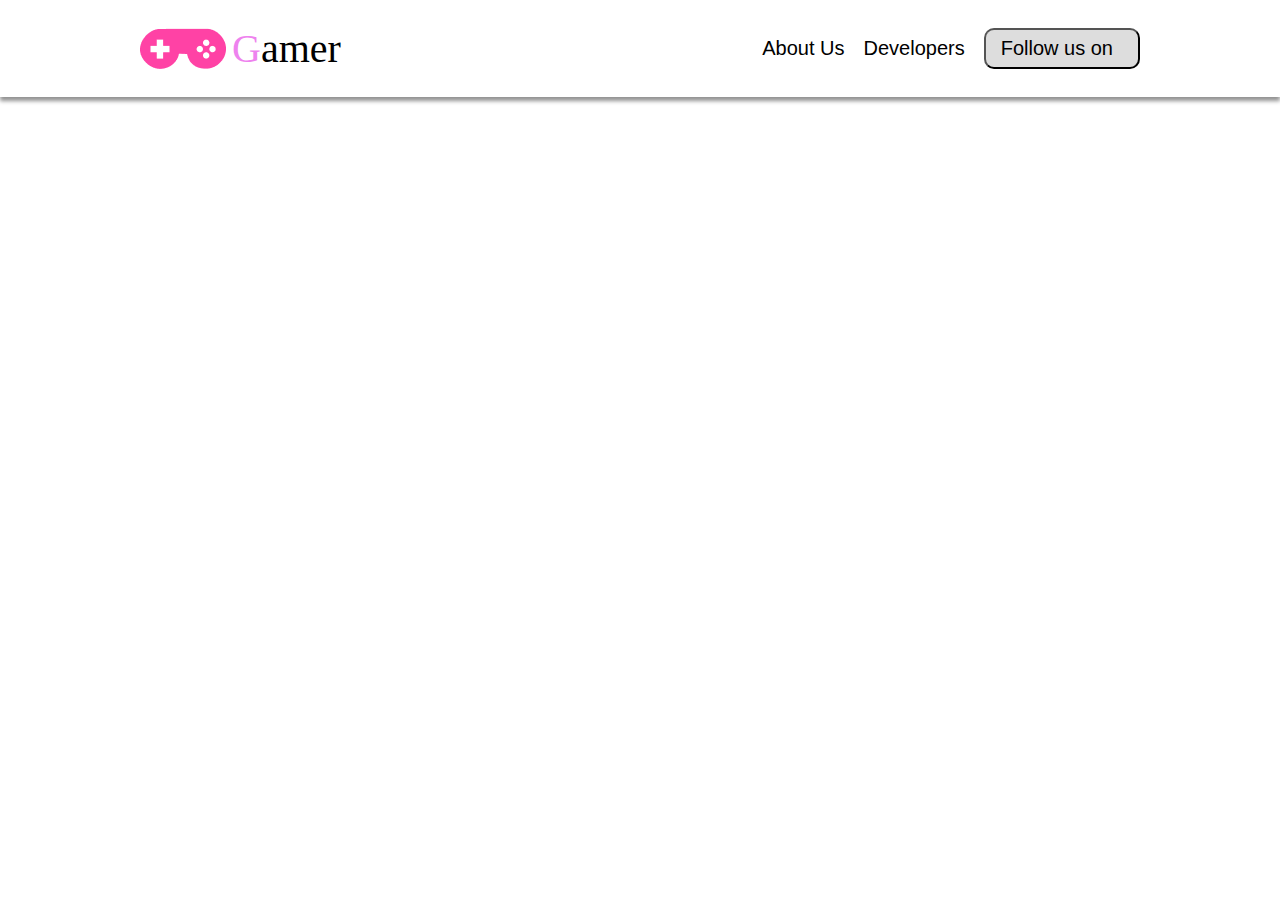
==== index.html @ e861e15b "first commit" ====
<!DOCTYPE html>
<html lang="en">
<head>
    <meta charset="UTF-8">
    <meta name="viewport" content="width=device-width, initial-scale=1.0">
    <title>Document</title>
    <link rel="stylesheet" href="index.css">
    <link rel="stylesheet" href="responsive.css">
    <link rel="stylesheet" href="https://cdnjs.cloudflare.com/ajax/libs/font-awesome/6.6.0/css/all.min.css" integrity="sha512-Kc323vGBEqzTmouAECnVceyQqyqdsSiqLQISBL29aUW4U/M7pSPA/gEUZQqv1cwx4OnYxTxve5UMg5GT6L4JJg==" crossorigin="anonymous" referrerpolicy="no-referrer" />
</head>
<body>
    <div class="nav-container">
        <nav class="nav-main">
            <div class="nav-left">
            <img src="./image/Frame.png" alt="">
            <span class="color">G</span>amer
            </div>
            <div class="nav-right">
                <button class="nav-btn">About Us</button>
             <button class="nav-btn">Developers</button>
             <button class="nav-follow">Follow us on <span style="color: red;"><i class="fa-brands fa-youtube"></i></span>
             
             <span><i class="fa-brands fa-tiktok"></i></span></a>
            </button>
    
            </div>
        </nav>
        </div>
    
</body>
</html>
---- index.css ----
*{
    padding: 0;
    margin: 0;
    box-sizing: border-box;}

/*navbar design start here*/
.nav-container{
    box-shadow: 0px 4px 4px rgba(0, 0, 0, 0.431);
}
.nav-main{
    
    /*border: 2px solid red;*/
    align-items: center;
    display: flex;
    justify-content: space-between;
    padding: 25px 0px;
    max-width: 1000px;
    margin: 0 auto;
    

}
.color{
    color: violet;
}
span{
    color:black;
    margin-left: 5px;

}
.nav-left{
   display: flex;
   align-items: center;
   font-size: 40px;
}
.nav-right{
    text-decoration: none;
    

}
.nav-btn{
    background-color: transparent;
    border: none;
    text-decoration: none;
    font-size: 20px;
    margin-right: 15px;

}
.nav-follow{
    background-color: rgba(169, 169, 169, 0.398);
    padding: 7px 15px;
    font-size: 20px;
    border-radius: 10px;
}
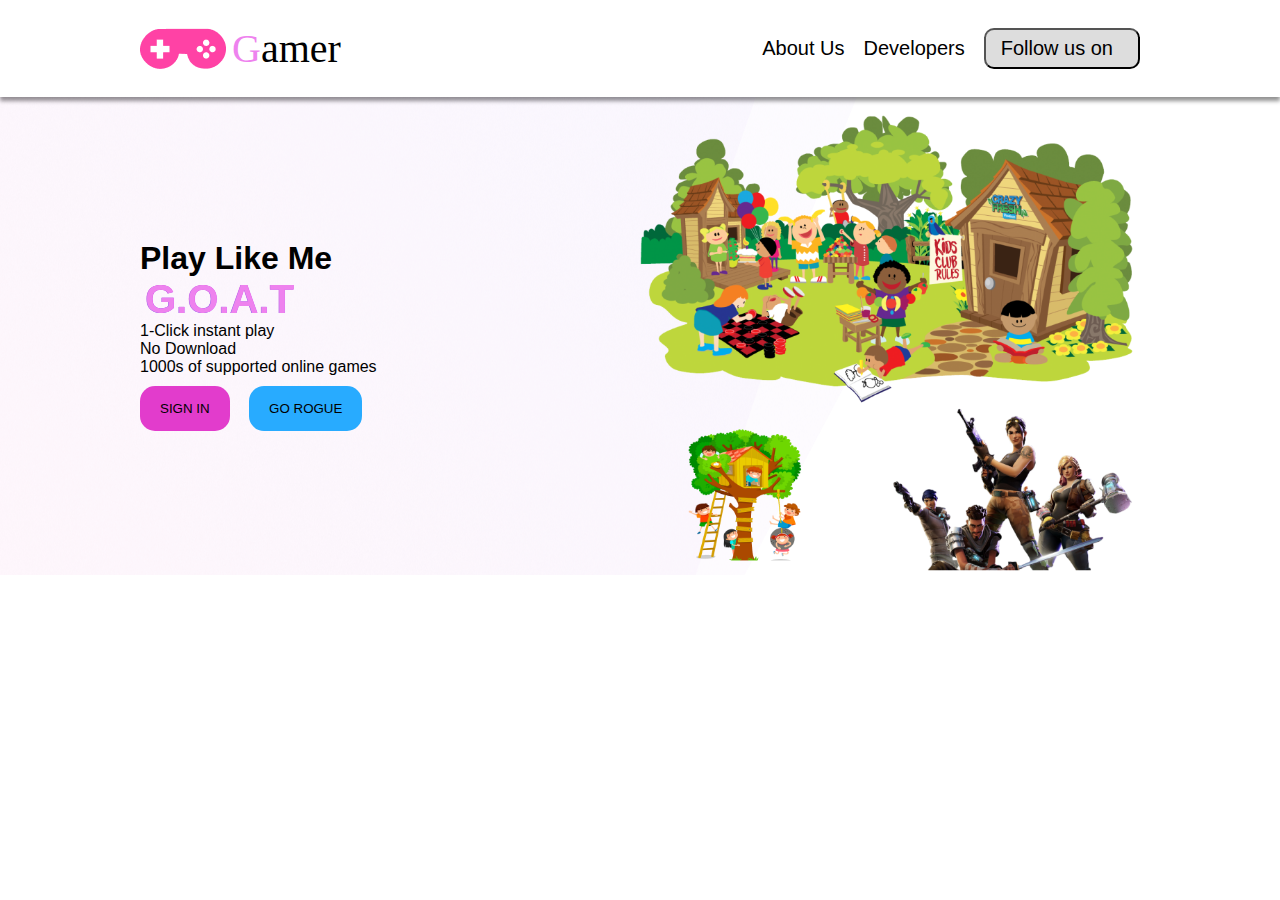
==== commit b4b77a8a: "first commit" ====
--- a/index.html
+++ b/index.html
@@ -9,6 +9,7 @@
     <link rel="stylesheet" href="https://cdnjs.cloudflare.com/ajax/libs/font-awesome/6.6.0/css/all.min.css" integrity="sha512-Kc323vGBEqzTmouAECnVceyQqyqdsSiqLQISBL29aUW4U/M7pSPA/gEUZQqv1cwx4OnYxTxve5UMg5GT6L4JJg==" crossorigin="anonymous" referrerpolicy="no-referrer" />
 </head>
 <body>
+    <!--navbar start here-->
     <div class="nav-container">
         <nav class="nav-main">
             <div class="nav-left">
@@ -22,10 +23,37 @@
              
              <span><i class="fa-brands fa-tiktok"></i></span></a>
             </button>
-    
-            </div>
+    </div>
         </nav>
         </div>
+        <!--navbar end here-->
+
+
+        <!--header start here-->
+        <header>
+            <div class="header-container">
+            <div class="header-main">
+            <div class="header-left">
+                  <div>
+                    <h1>Play Like Me</h1>
+                    <h1 class="goat"> <span style="color: violet;">G.O.A.T</span></h1>
+                    <p><i class="fa-regular fa-circle-play"></i> 1-Click instant play</p>
+                    <p><i class="fa-regular fa-circle-play"></i> No Download</p>
+                    <p><i class="fa-regular fa-circle-play"></i> 1000s of supported online games</p>
+                    <div>
+                        <button class="header-btn1">SIGN IN</button>
+                        <button class="header-btn2">GO ROGUE</button>
+                    </div>
+                  </div>
+                 </div>
+            <div class="header-right">
+                <img src="./image/Group 18.png" alt="">
+            </div>
+            </div>
+        </div>
+        
+
+        </header>
     
 </body>
 </html>--- a/index.css
+++ b/index.css
@@ -50,4 +50,61 @@
     padding: 7px 15px;
     font-size: 20px;
     border-radius: 10px;
+}
+/*navbar end here*/
+/*header start here*/
+
+.header-container{
+    background-image:  url(../image/Group\ 14.png);
+    background-repeat: no-repeat;
+}
+
+
+
+
+
+
+
+.header-main{
+ /*border: 2px solid red;*/
+display: flex;
+max-width: 1000px;
+margin: 0 auto;
+justify-content: space-between;
+align-items: center;
+}
+.header-left{
+ /*border: 2px solid green;*/
+ width: 50%;
+ font-family: 'Gill Sans', 'Gill Sans MT', Calibri, 'Trebuchet MS', sans-serif;
+ 
+}
+.goat{
+    font-size: 40px;
+    background-image: linear-gradient(rgb(216, 19, 216),rgb(26, 26, 248));
+    background-clip: text;
+    color:transparent;
+}
+.header-right{
+ /*border: 2px solid blue;*/
+ width: 50%;
+}
+.header-right img{
+    width: 100%;
+}
+.header-btn1,.header-btn2{
+
+    border-radius: 15px;
+    padding: 15px 20px;
+    border: none;
+    margin-top: 10px;
+ text-align: center;
+
+}
+.header-btn1{
+ background-color: rgba(220, 20, 193, 0.824);
+ margin-right: 15px;
+}
+.header-btn2{
+ background-color: rgba(0, 157, 255, 0.842);
 }--- a/responsive.css
+++ b/responsive.css
@@ -0,0 +1,11 @@
+@media screen (max-width:576px){
+    .nav-main{
+        flex-direction: column;
+    }
+    .nav-right{
+        flex-direction: column;
+    }
+    .nav-right button{
+        margin-top: 10px;
+    }
+}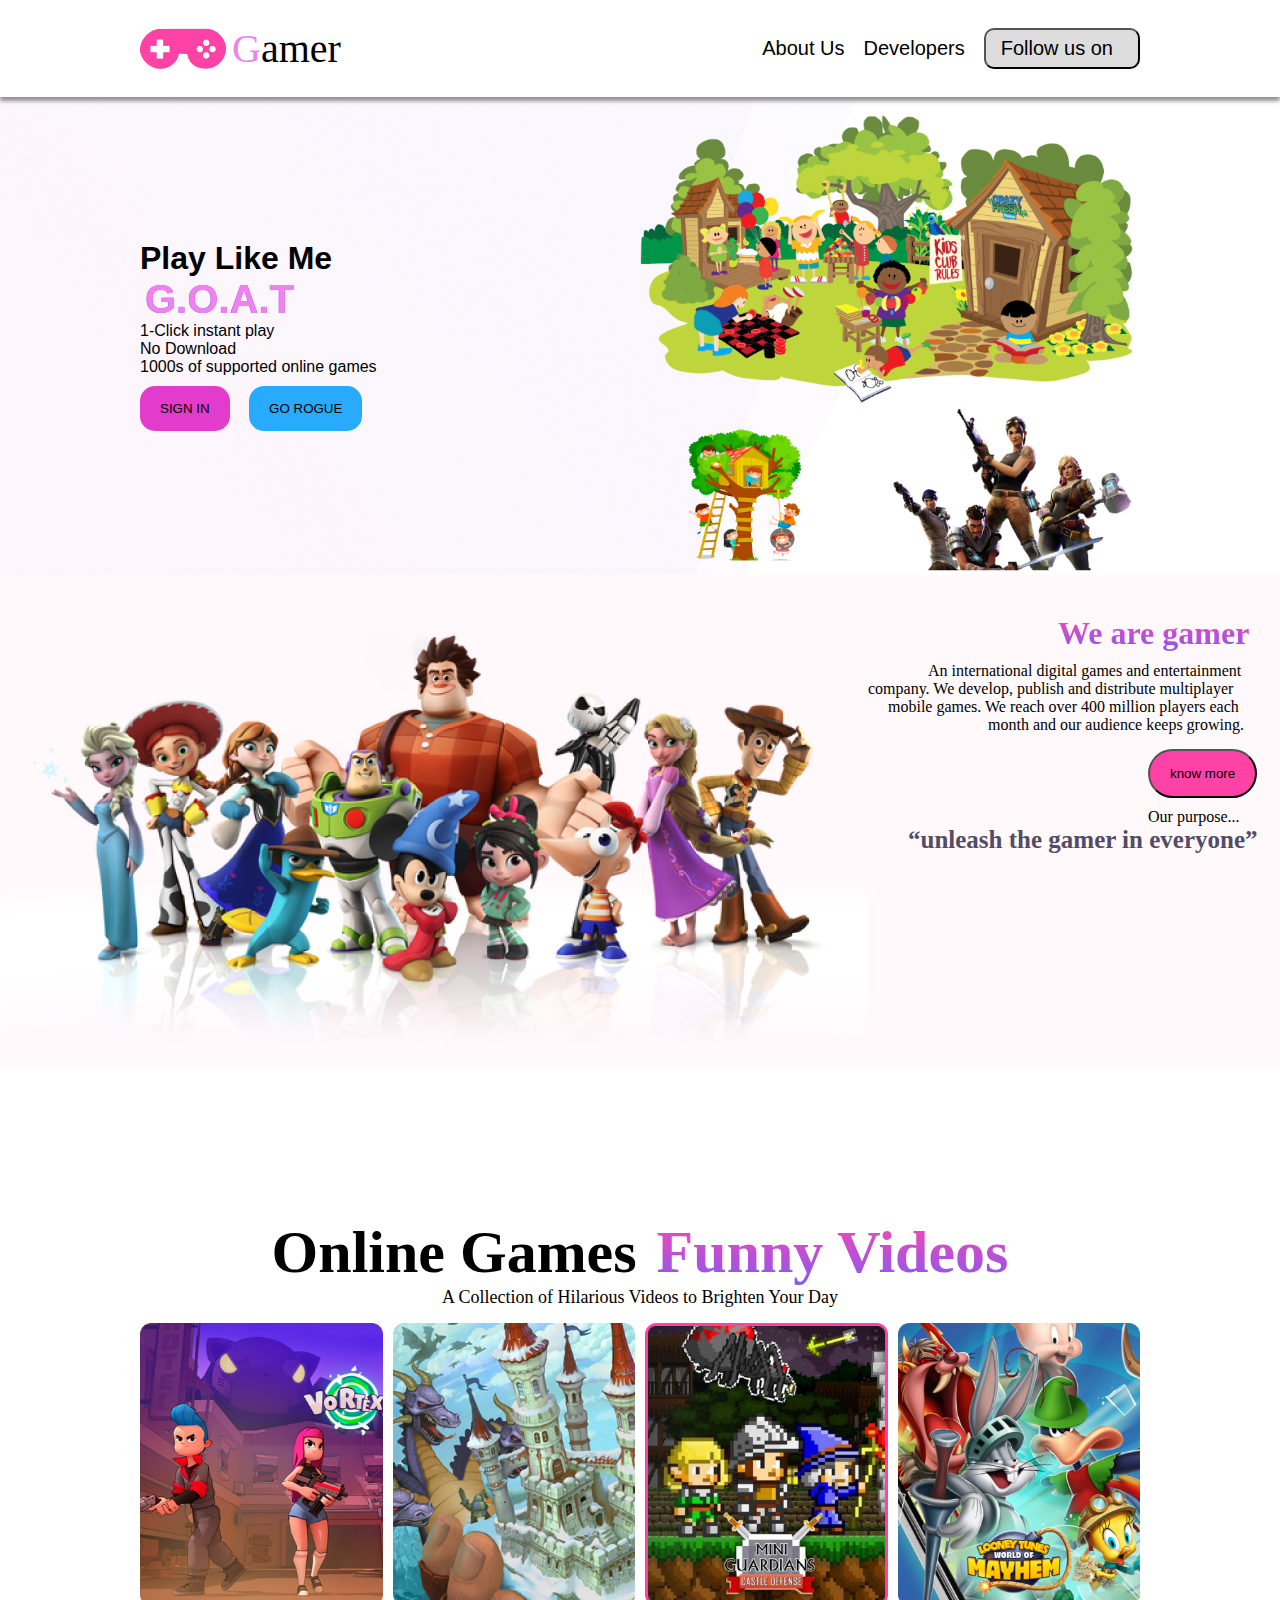
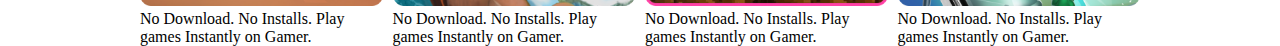
==== commit 4344fa64: "first commit" ====
--- a/index.html
+++ b/index.html
@@ -51,9 +51,68 @@
             </div>
             </div>
         </div>
-        
-
         </header>
+        <main>
+             <div class="main-container">
+                <div class="main-content">
+                    <div class="main-left">
+                       <img src="./image/pngwing 4.png" alt="">
+                    </div>
+                    <div class="main-right">
+                        <h1 class="header">We are gamer</h1>
+                        <p class="paragraph"> <p class="game">An international digital games and entertainment </p>
+                          <p > company. We develop, publish and distribute multiplayer</p>
+                           <p class="mobile">mobile games. We reach over 400 million players each</p>
+                            <p class="month">month and our audience keeps growing.</p>
+                      <button class="button-1">know more</button>
+                         <p class="purpose">Our purpose...</p>
+                        <h1 class="unleash">“unleash the gamer in everyone”</h1>
+                    </div>
+                </div>
+             </div>
+             <section>
+                <div class="section-1">
+                    <h1>Online Games <span class="span"> Funny Videos</span></h1>
+                    <p class="section-para">A Collection of Hilarious Videos to Brighten Your Day</p>
+                </div>
+                   <div class="online-main">
+                    <div class="online-card card-1">
+                              <img src="./image/Rectangle 4.png" alt="">
+                              <div class="watch-now">
+                                <span><i class="fa-regular fa-circle-play"></i></span>
+                               <p> Watch Now</p>
+                              </div>
+                              <p>No Download. No Installs. Play games Instantly on Gamer.</p>
+                              
+                    </div>
+                    <div class="online-card card-2">
+                        <img src="./image/Rectangle 5.png" alt="">
+                        <div class="watch-now">
+                            <span><i class="fa-regular fa-circle-play"></i></span>
+                           <p> Watch Now</p>
+                          </div>
+                        <p>No Download. No Installs. Play games Instantly on Gamer.</p>
+              </div>
+              <div class="online-card card-3">
+                <img src="./image/Rectangle 7.png" alt="">
+                <div class="watch-now">
+                    <span><i class="fa-regular fa-circle-play"></i></span>
+                   <p> Watch Now</p>
+                  </div>
+                <p>No Download. No Installs. Play games Instantly on Gamer.</p>
+                 </div>
+              <div class="online-card  card-4">
+        <img src="./image/Rectangle 6.png" alt="">
+        <div class="watch-now">
+            <span><i class="fa-regular fa-circle-play"></i></span>
+           <p> Watch Now</p>
+          </div>
+        <p>No Download. No Installs. Play games Instantly on Gamer.</p>
+             </div>
+                   </div>
+             </section>
+        </main>
+        <!--header ends here-->
     
 </body>
 </html>--- a/index.css
+++ b/index.css
@@ -107,4 +107,129 @@
 }
 .header-btn2{
  background-color: rgba(0, 157, 255, 0.842);
+}
+
+/*main part start*/
+.main-container{
+    background-image: linear-gradient(90deg, rgba(255, 66, 165, 0.03) 13.13%, rgba(255, 66, 165, 0.03) 87.94%);
+
+}
+
+.main-content{
+    display: flex;
+    flex-direction: space-between;
+
+}
+.header{
+    background-image: linear-gradient(180deg, #F948B2 0%, #8758F1 100%);
+    background-clip: text;
+    color:transparent;
+    margin-left: 190px;
+
+}
+.margin-left{
+    margin-top: 50px;
+    margin-right: 50px;
+
+}
+.main-right{
+    margin-top: 40px;
+    width: 100%;
+}
+
+.game{
+    margin-left: 60px;
+    margin-top: 10px;
+
+}
+.mobile{
+    margin-left: 20px;
+}
+.month{
+    margin-left: 120px;
+}
+.button-1{
+    background-image: linear-gradient(90deg, #FF42A5 13.13%, #FF42A5 87.94%);
+    border-radius: 30px;
+    padding: 15px 20px;
+    margin-top: 15px;
+    margin-left: 280px;
+}
+.purpose{
+    margin-left: 280px ;
+    margin-top: 10px;
+}
+.unleash{
+    color: #534C64;
+    font-size: 25px;
+    margin-left: 40px;
+}
+/*Section start here*/
+.span{
+    background-image: linear-gradient(180deg, #F948B2 0%, #8758F1 100%);
+    background-clip: text;
+    color:transparent;
+}
+.section-1{
+    text-align: center;
+    margin-top: 150px;
+   font-size: 30px;
+}
+.section-para{
+    font-size: 18px;
+}
+/*card section*/
+.online-main{
+ max-width: 1000px;
+ margin: 0 auto;
+ display: grid;
+ /*
+ border: 2px solid blueviolet;*/
+ grid-template-areas: "a b c d";
+ gap:10px;
+ margin-top: 15px;
+}
+.online-card{
+    position: relative;
+}
+.online-card img{
+    width: 100%;
+}
+.card-1{
+  grid-area: a;
+  width: 100%;
+}
+.card-2{
+grid-area: b;
+width: 100%;
+}
+.card-3{
+grid-area: c;
+width: 100%;
+}
+.card-4{
+grid-area: d;
+width: 100%;
+}
+.watch-now{
+   /* border: 2px solid blueviolet;*/
+    position: absolute;
+    top: 38%;
+    left: 38%;
+    text-align: center;
+    display: none;
+}
+.watch-now span{
+    font-size: 20px;
+    color: aliceblue;
+}
+.watch-now p{
+    color: red;
+}
+.online-card img:hover+ .watch-now{
+    display: block;
+
+}
+.online-card img:hover{
+    filter: brightness(50%);
 }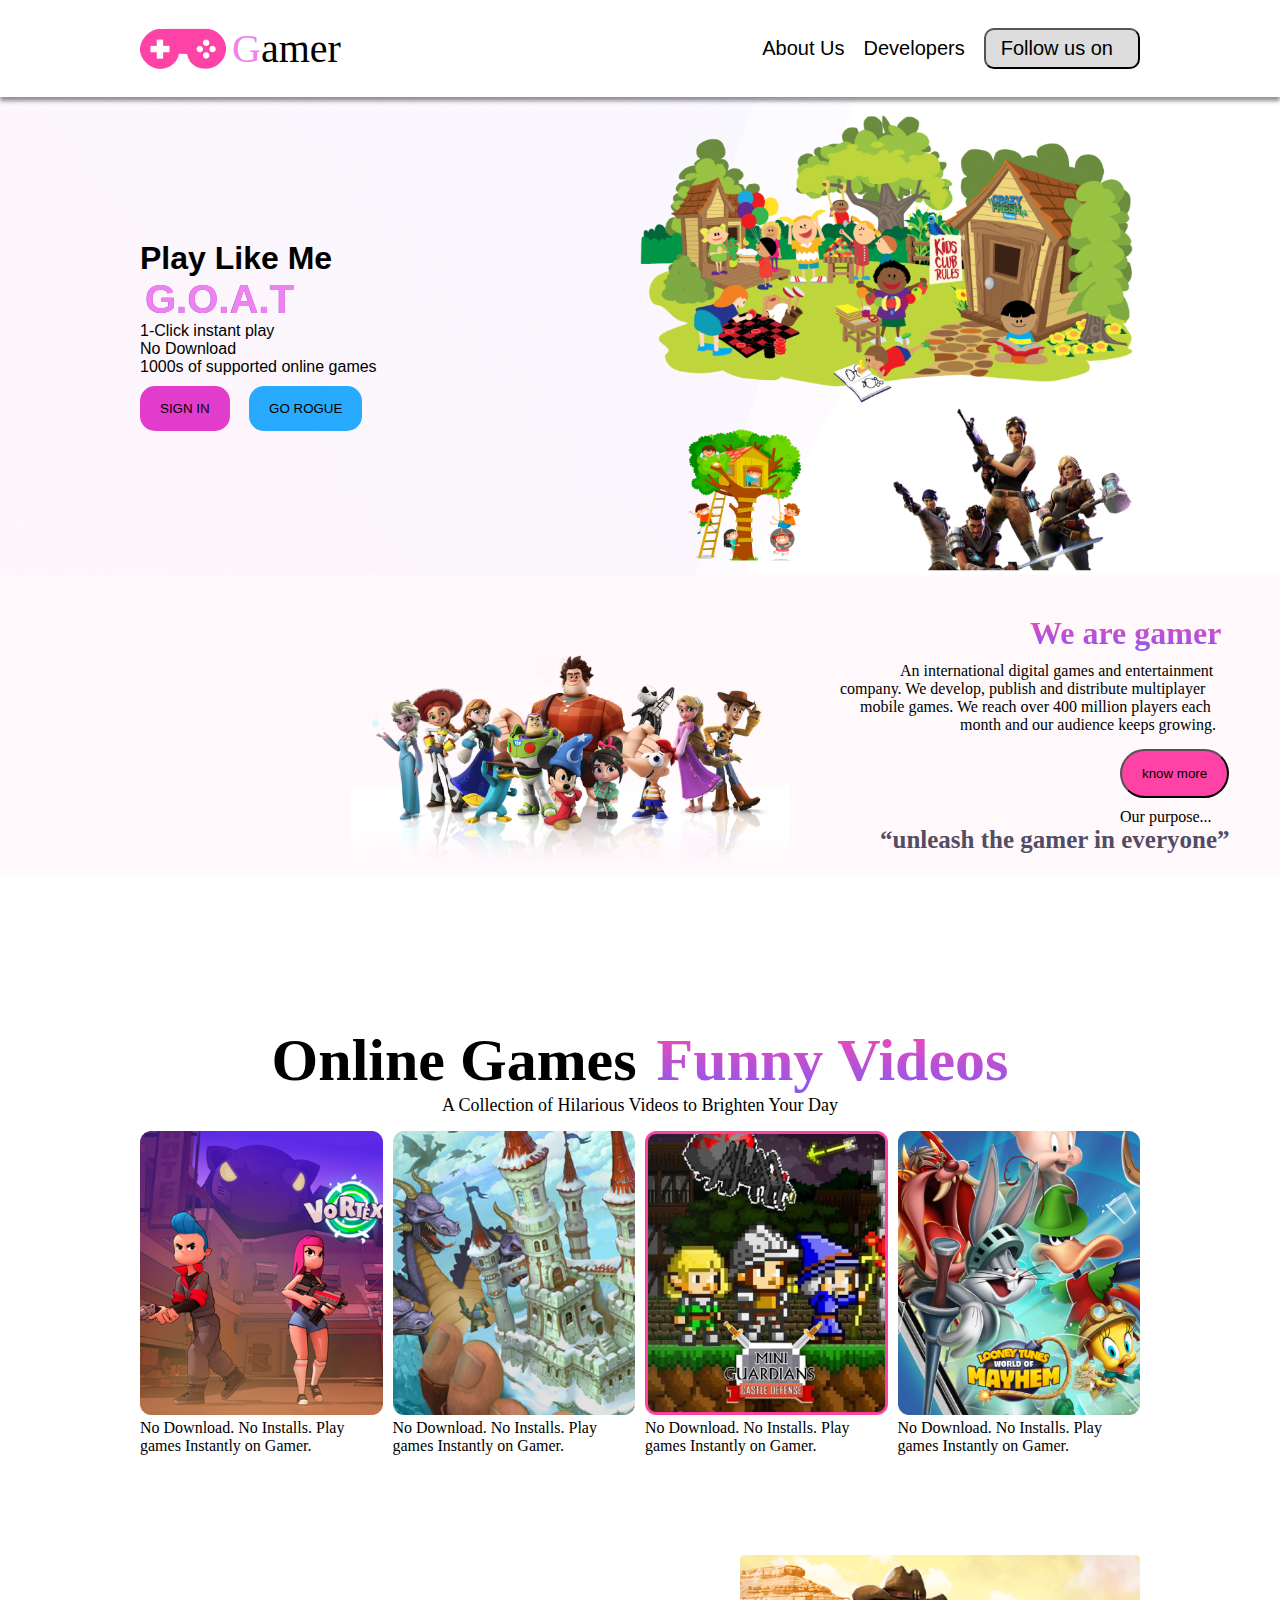
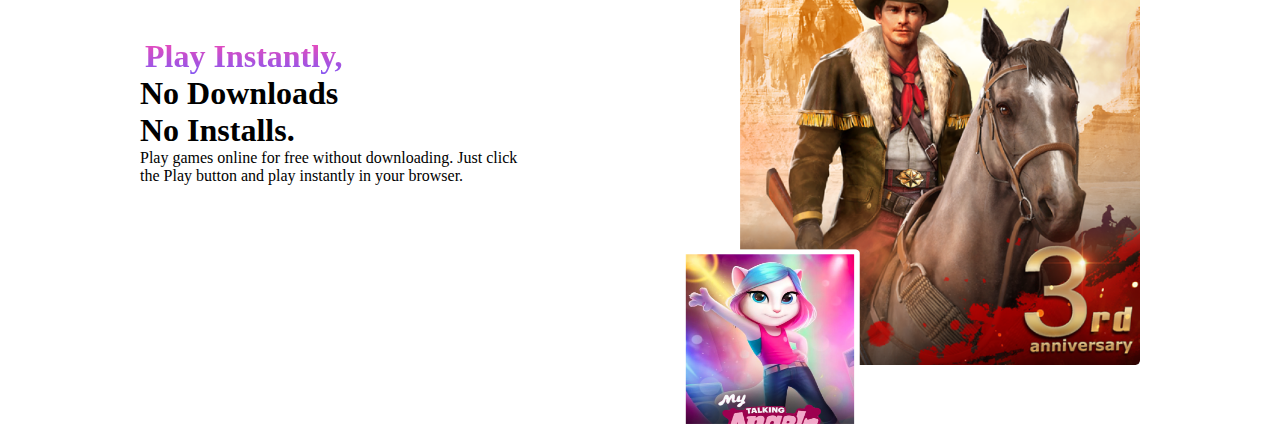
==== commit 5b741446: "first commit" ====
--- a/index.html
+++ b/index.html
@@ -52,6 +52,8 @@
             </div>
         </div>
         </header>
+        <!--header ends here-->
+        <!--main start here-->
         <main>
              <div class="main-container">
                 <div class="main-content">
@@ -111,8 +113,24 @@
              </div>
                    </div>
              </section>
+         <!--Play section start -->
+            <div class="play-main">
+                <div class="play-left">
+                    <h1> <span class="play-instantly">Play Instantly,</span>
+                       <br> No Downloads<br>
+                        No Installs.</h1>
+                    <p>Play games online for free without downloading. Just click the Play button and play instantly in your browser.</p>
+                </div>
+                <div class="play-right">
+                    <img src="./image/Rectangle 55.png" alt="">
+                    <img class="billi" src="./image/Rectangle 66.png" alt="">
+                </div>
+            </div>
+         <!--play section end-->
+    
+
         </main>
-        <!--header ends here-->
-    
+        <!--main ends here-->
+        
 </body>
 </html>--- a/index.css
+++ b/index.css
@@ -59,12 +59,6 @@
     background-repeat: no-repeat;
 }
 
-
-
-
-
-
-
 .header-main{
  /*border: 2px solid red;*/
 display: flex;
@@ -108,6 +102,8 @@
 .header-btn2{
  background-color: rgba(0, 157, 255, 0.842);
 }
+/*header part ends here*/
+
 
 /*main part start*/
 .main-container{
@@ -117,6 +113,9 @@
 
 .main-content{
     display: flex;
+    max-width: 1000px;
+    margin-left: 350px;
+
     flex-direction: space-between;
 
 }
@@ -127,15 +126,20 @@
     margin-left: 190px;
 
 }
-.margin-left{
+.main-left{
     margin-top: 50px;
     margin-right: 50px;
+    width: 50%;
 
 }
 .main-right{
     margin-top: 40px;
-    width: 100%;
-}
+    width: 50%;}
+
+.main-left img{
+width: 100%;
+}
+
 
 .game{
     margin-left: 60px;
@@ -164,6 +168,8 @@
     font-size: 25px;
     margin-left: 40px;
 }
+
+
 /*Section start here*/
 .span{
     background-image: linear-gradient(180deg, #F948B2 0%, #8758F1 100%);
@@ -178,7 +184,7 @@
 .section-para{
     font-size: 18px;
 }
-/*card section*/
+/*card section start*/
 .online-main{
  max-width: 1000px;
  margin: 0 auto;
@@ -232,4 +238,41 @@
 }
 .online-card img:hover{
     filter: brightness(50%);
-}+}
+/*card section end*/
+
+/*play section start*/
+
+.play-main{
+ display: flex;
+ max-width: 1000px;
+ margin: 0 auto;
+ justify-content: space-between;
+ align-items: center;
+}
+.play-left{
+width: 40%;
+}
+
+.play-right img{
+    width:100%;
+}
+ .play-right .billi{
+position: absolute;
+height: 180px;
+width: 180px;
+bottom: -60px;
+left: -60px;
+
+}
+.play-right{
+    margin-top: 100px;
+    width: 40%;
+    position: relative;
+    }
+    .play-instantly{
+        background-image: linear-gradient(180deg, #F948B2 0%, #8758F1 100%);
+        background-clip: text;
+        color: transparent;
+    }
+/*play section end*/
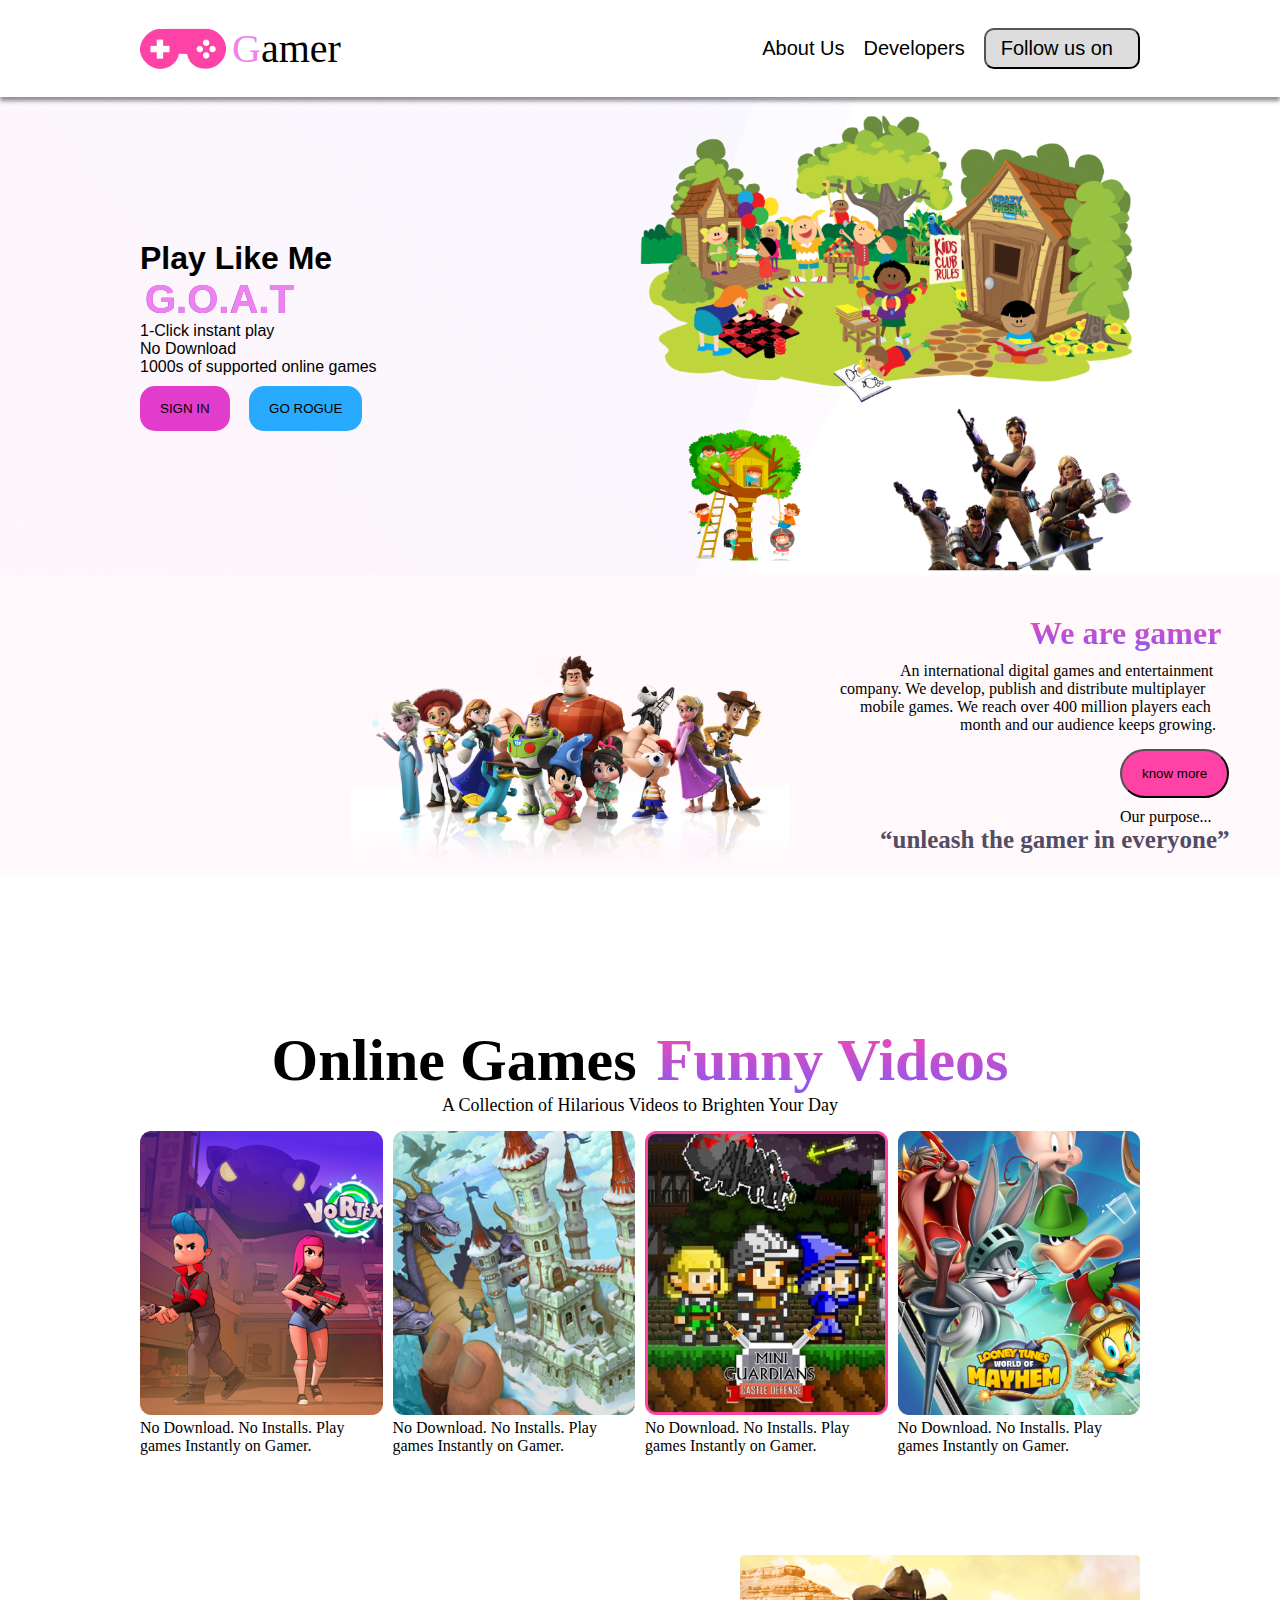
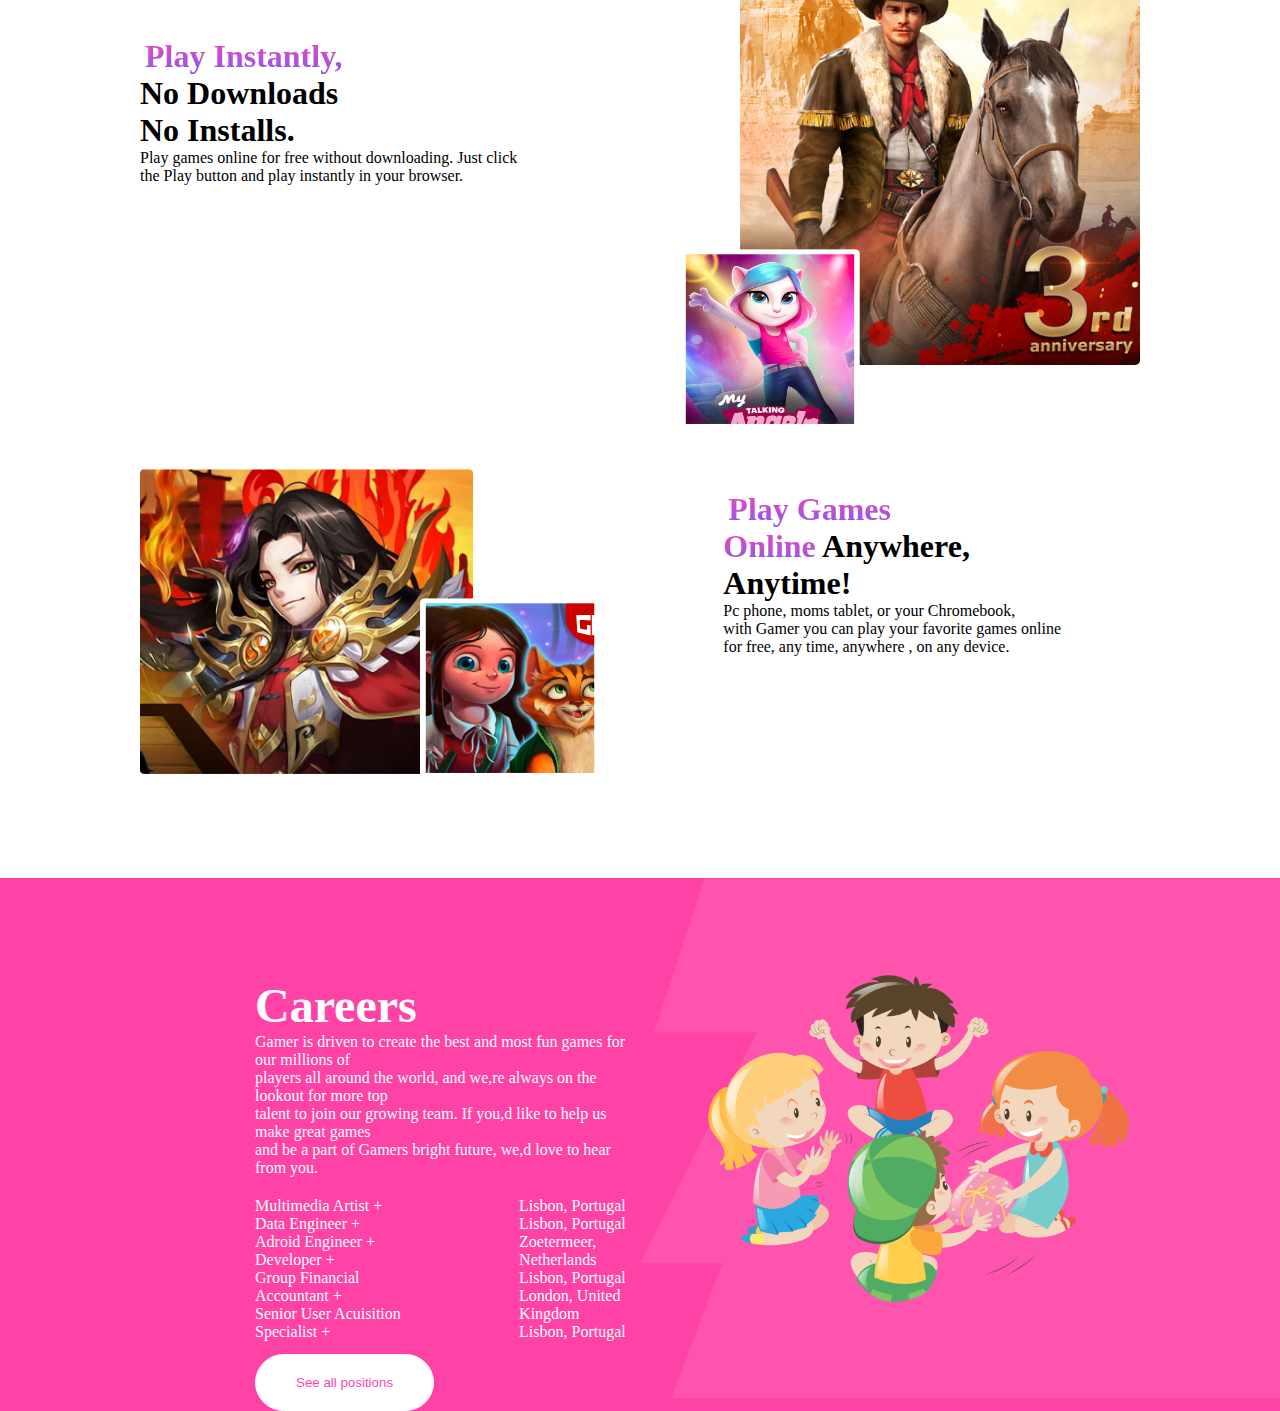
==== commit c438385a: "first commit" ====
--- a/index.html
+++ b/index.html
@@ -21,7 +21,7 @@
              <button class="nav-btn">Developers</button>
              <button class="nav-follow">Follow us on <span style="color: red;"><i class="fa-brands fa-youtube"></i></span>
              
-             <span><i class="fa-brands fa-tiktok"></i></span></a>
+             <span><i class="fa-brands fa-tiktok"></i></span>
             </button>
     </div>
         </nav>
@@ -127,9 +127,58 @@
                 </div>
             </div>
          <!--play section end-->
-    
-
-        </main>
+         <!--play game section start-->
+                      <div class="game-main">
+                        <div class="game-left">
+                        <img src="./image/Rectangle 67.png" alt="">
+                        <img class="billu" src="./image/Rectangle 78.png" alt="">
+                        </div>
+                        <div class="game-right">
+                                <h1><span class="spans"> Play Games <br>
+                                    Online </span> Anywhere,<br>
+                                     Anytime!</h1>
+                                  <p> Pc phone, moms tablet, or your Chromebook,<br> with Gamer you can play your favorite games online
+                                    <br> for free, any time, anywhere , on any device.</p>
+                        </div>
+                      </div>
+        <!--play game section end-->
+        <!--career section start-->
+         <div class="career-main">
+            <div  class="career-left">
+               <h1>Careers</h1>
+               <p>Gamer is driven to create the best and most fun games for our millions of<br>
+                 players all around the world, and we,re always on the lookout for more top <br>
+                 talent to join our growing team. If you,d like to help us make great games <br>
+                 and be a part of Gamers bright future, we,d love to hear from you.</p>
+               <div class="unorder-list">
+               <div class="list">
+                   <ul> Multimedia Artist +</ul>
+                    <ul>Data Engineer +</ul>
+                    <ul>Adroid Engineer +</ul>
+                    <ul> Developer +</ul>
+                    <ul>Group Financial Accountant +</ul>
+                    <ul>Senior User Acuisition Specialist +</ul>
+               </div>
+               <div class="list-1">
+                    <ul>Lisbon, Portugal </ul>
+                    <ul> Lisbon, Portugal</ul>
+                    <ul>Zoetermeer, Netherlands</ul>
+                    <ul>Lisbon, Portugal</ul>
+                    <ul>London, United Kingdom</ul>
+                    <ul>Lisbon, Portugal</ul>
+                
+               </div>
+               </div>
+              <button class="btn">
+                See all positions   
+               </button>
+            </div>
+            <div class="career-right">
+               <img src="./image/Group 65.png" alt="">
+            </div> 
+        </div>
+        <!--career section ends-->
+         </main>
         <!--main ends here-->
         
 </body>
--- a/index.css
+++ b/index.css
@@ -276,3 +276,105 @@
         color: transparent;
     }
 /*play section end*/
+/*play game section start*/
+
+.game-main{
+    margin-top: 50px;
+display: flex;
+max-width: 1000px;
+margin: 0 auto;
+justify-content: space-between;
+align-items: center;
+}
+.game-left{
+ width: 40%;
+ margin-top: 100px;
+ position: relative;
+}
+.game-left img{
+    width:100%;
+}
+.game-right{
+width: 50%;
+margin-left: 250px;
+}
+.game-left .billu{
+    position: absolute;
+    height: 180px;
+    width: 180px;
+    bottom: 0px;
+    left: 280px;
+}
+.spans{
+    background-image: linear-gradient(180deg, #F948B2 0%, #8758F1 100%);
+     background-clip: text;
+     color: transparent;
+}
+/*play game section end*/
+/*career section start*/
+
+.career-main{
+    background-image: linear-gradient(90deg, #FF42A5 13.13%, #FF42A5 87.94%);
+    color: #FFFFFF;
+    display: flex;
+    max-width: 1600px;
+    margin-top: 100px;
+    justify-content: space-between;
+   
+   
+}
+
+.career-left{
+    width: 50%; 
+   left: 240px ; 
+   margin-top: 100px;
+}
+.career-right{
+width: 50%;
+}
+.career-right img{
+    width: 100%;
+}
+.career-left h1{
+    margin-left: 255px;
+    font-size: 48px;
+}
+.career-left p{
+    margin-left: 255px;
+}
+.btn{
+    background-color:  #FFFFFF;
+    color: #F948B2;
+    margin-top: 13px;
+    margin-left: 255px;
+    padding: 20px 40px ;
+    border-radius: 48px;
+    border: 1px solid white;
+}
+.unorder-list{
+    display: flex;
+    justify-content: space-between;
+    margin-top: 20px;
+}
+.list{
+    margin-left: 255px;
+}
+.list-1{
+    margin-left: 100px;
+}
+
+
+
+
+
+
+
+
+
+
+
+
+
+
+
+/*career section ends*/
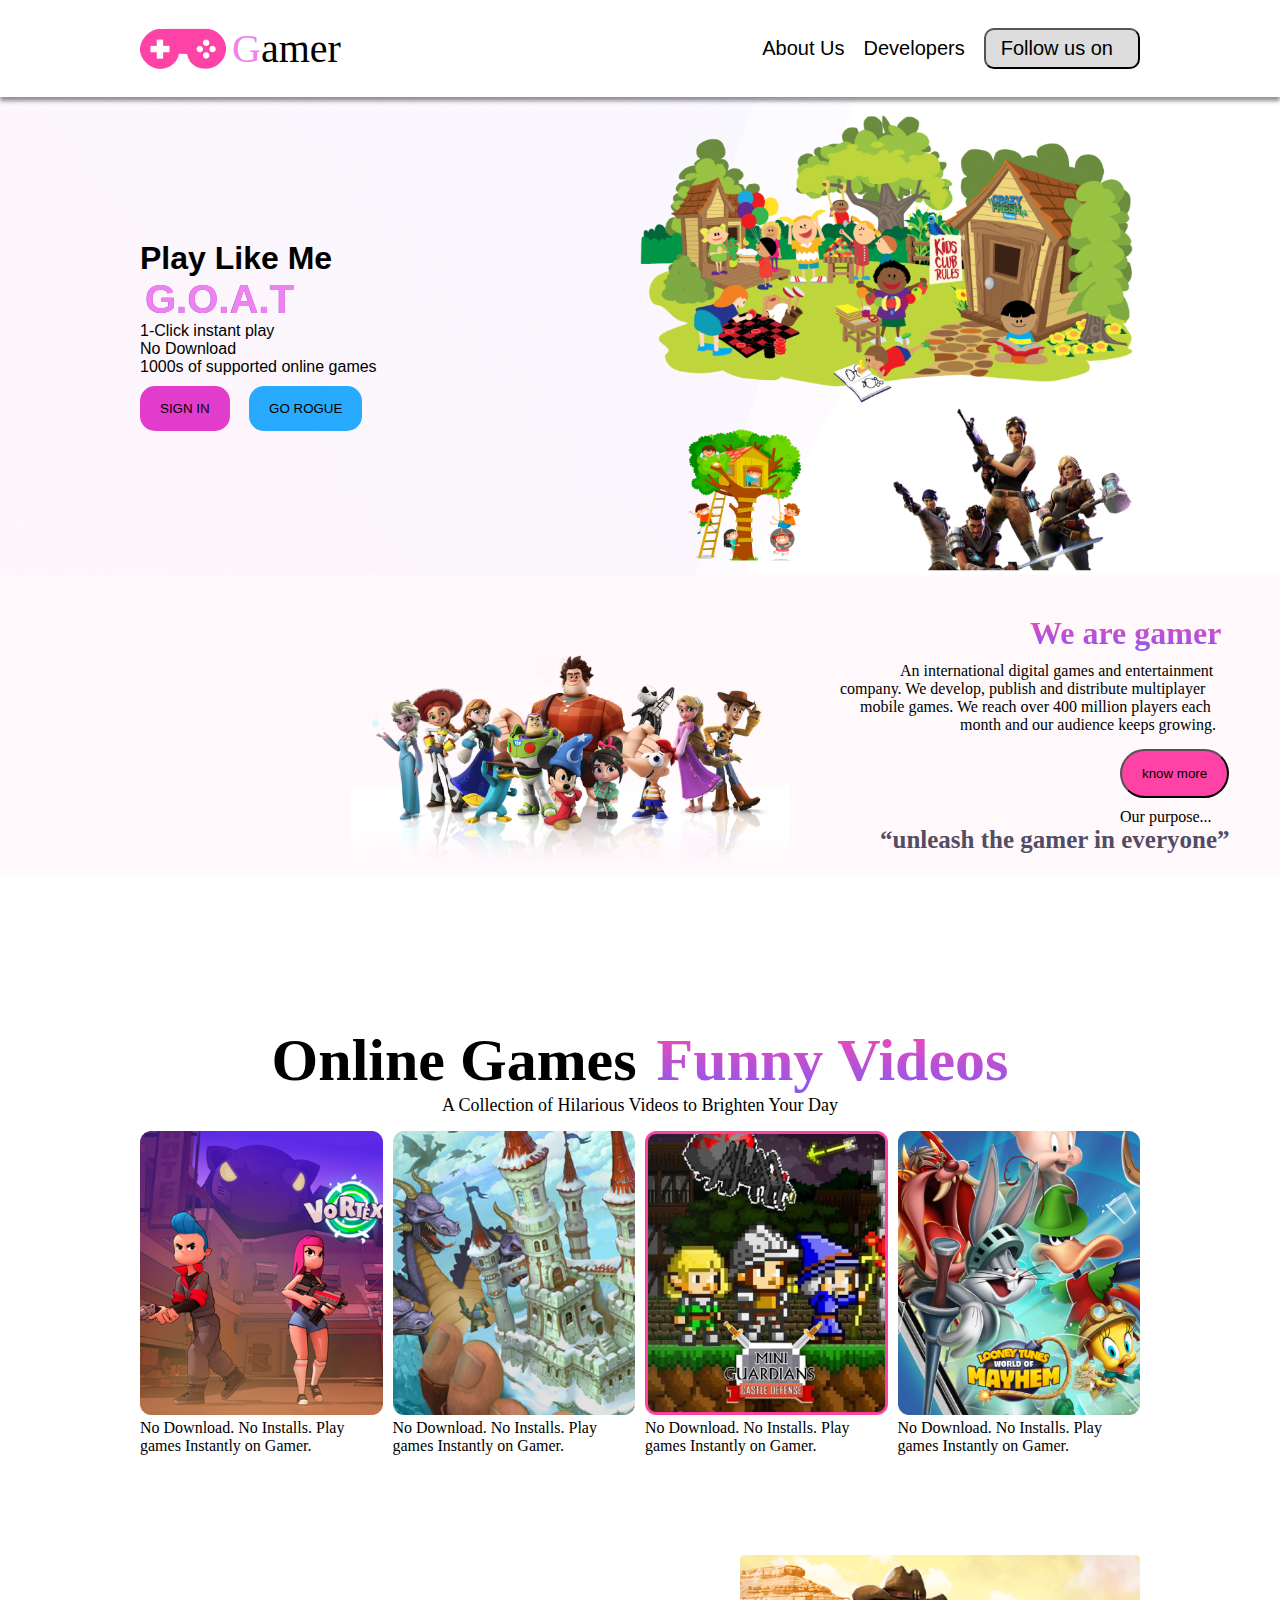
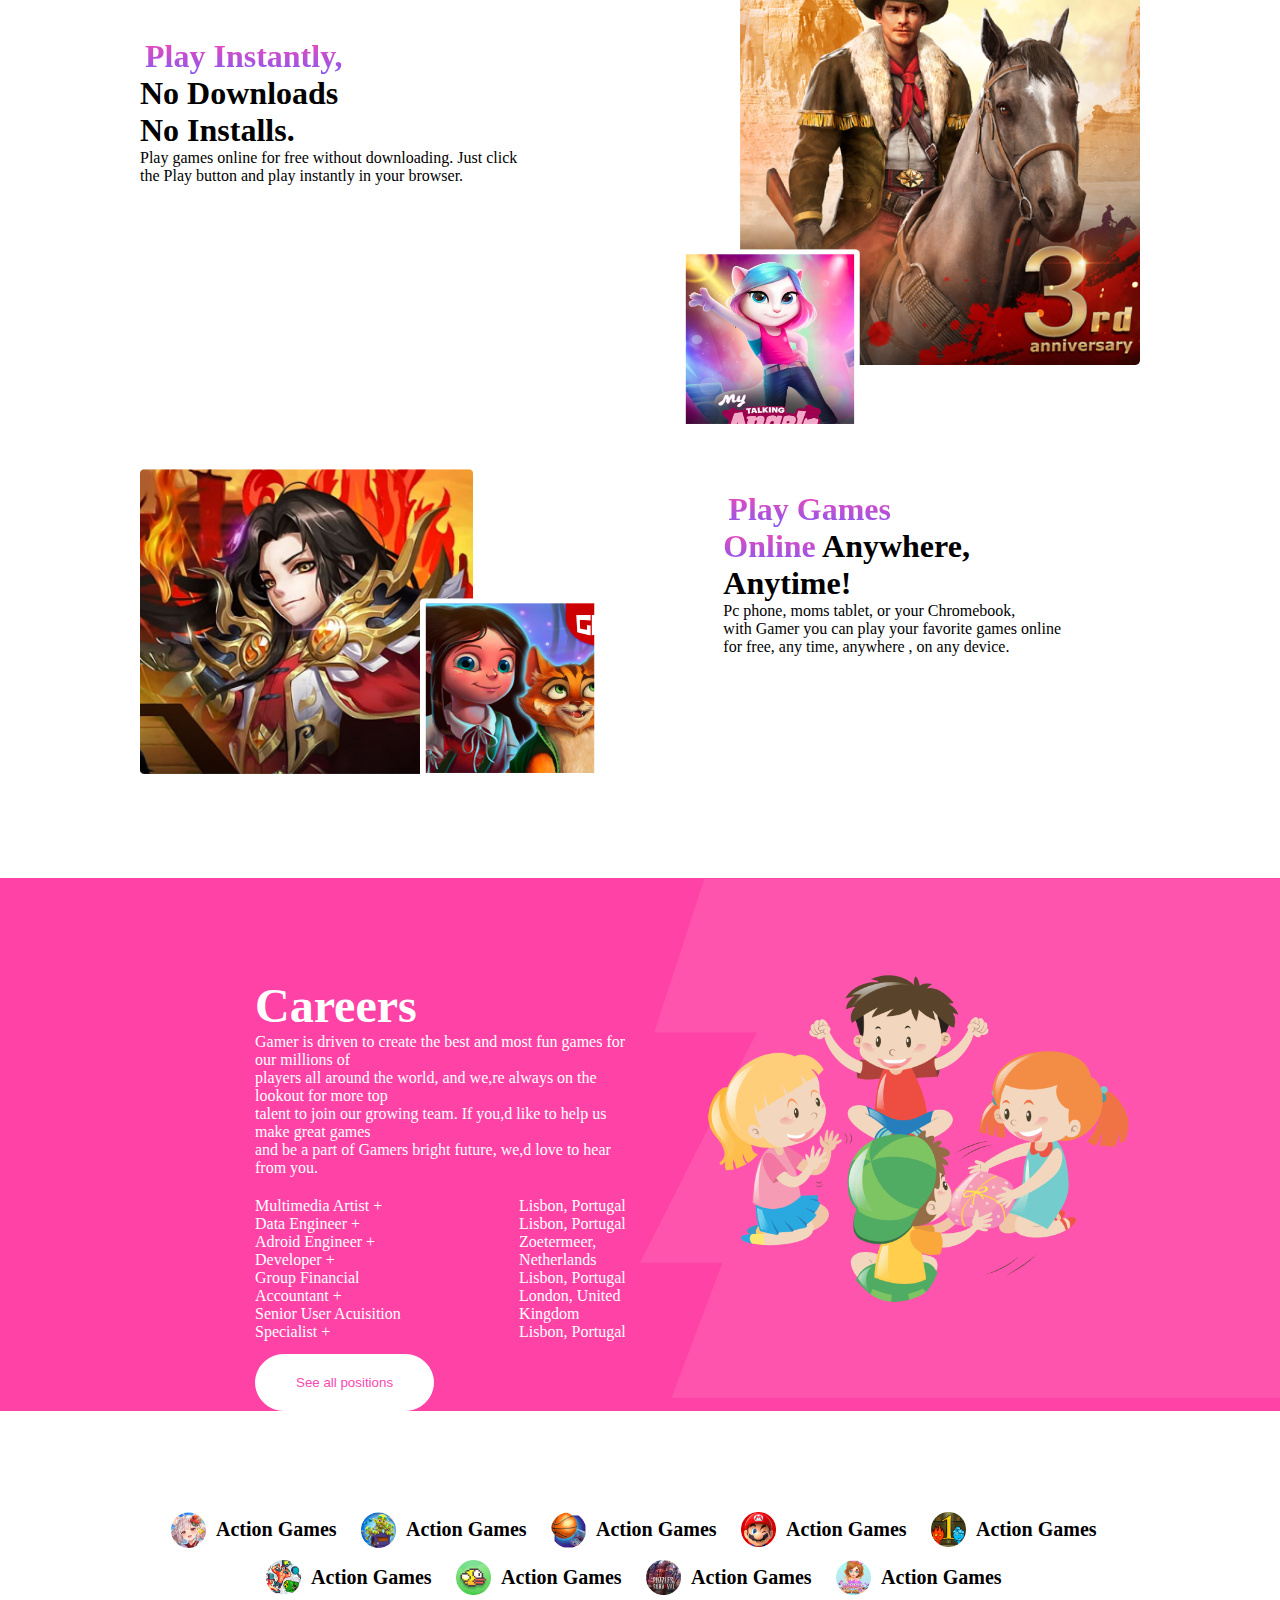
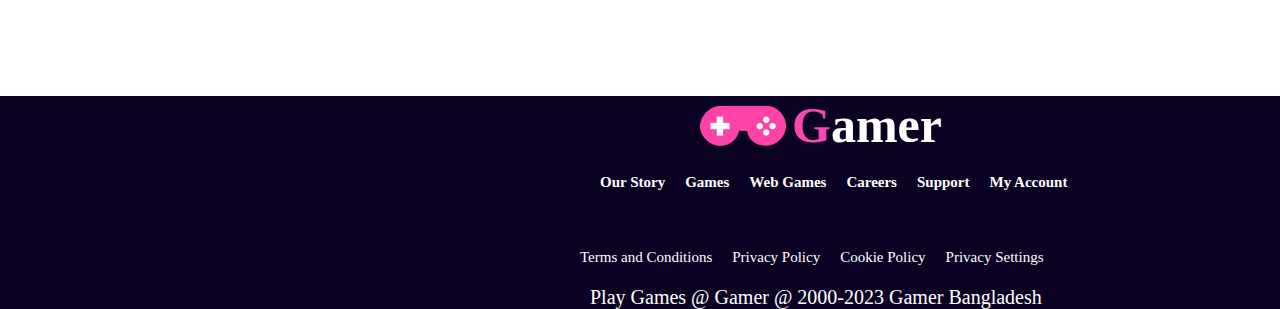
==== commit cb3bea69: "first commit" ====
--- a/index.html
+++ b/index.html
@@ -178,8 +178,102 @@
             </div> 
         </div>
         <!--career section ends-->
-         </main>
-        <!--main ends here-->
-        
+
+        <!--catagorey section start-->
+                 <div class="catagorey-main">
+                    
+                          <div class="catagorey-child">
+                                
+                                <img  class="img" src="./image/Rectangle 11.png" alt="">
+                                <p class="Action">Action Games</p>
+                        </div>
+
+                        <div class="catagorey-child">
+                                
+                            <img  class="img" src="./image/Rectangle 12.png" alt="">
+                            <p class="Action">Action Games</p>
+                    </div>
+
+                    <div class="catagorey-child">
+                                
+                        <img  class="img" src="./image/Rectangle 13.png" alt="">
+                        <p class="Action">Action Games</p>
+                </div>
+
+                <div class="catagorey-child">
+                                
+                    <img  class="img" src="./image/Rectangle 14.png" alt="">
+                    <p class="Action">Action Games</p>
+            </div>
+
+            <div class="catagorey-child">
+                                
+                <img  class="img" src="./image/Rectangle 15.png" alt="">
+                <p class="Action">Action Games</p>
+        </div>
+
+        <div class="catagorey-child">
+                                
+            <img  class="img" src="./image/Rectangle 16.png" alt="">
+            <p class="Action">Action Games</p>
+    </div>
+
+    <div class="catagorey-child">
+                                
+        <img  class="img" src="./image/Rectangle 17.png" alt="">
+        <p class="Action">Action Games</p>
+</div>
+
+<div class="catagorey-child">
+                                
+    <img  class="img" src="./image/Rectangle 18.png" alt="">
+    <p class="Action">Action Games</p>
+</div>
+
+<div class="catagorey-child">
+                                
+    <img  class="img" src="./image/Rectangle 19.png" alt="">
+    <p class="Action">Action Games</p>
+</div>
+<!--catagorey section ends-->
+</main>
+<!--main ends here-->
+ <!--Footer section start-->
+
+    <div class="footer-main">
+        <div class="footer-content">
+            <img src="./image/Frame.png" alt="">
+            <h1><span class="footer-span">G</span>amer</h1>
+        </div>
+        <div class="ulli">
+            <ul>Our Story</ul>
+            <ul class="g">Games</ul>
+            <ul class="w">Web Games</ul>
+            <ul class="c">Careers</ul>
+            <ul class="s">Support</ul>
+            <ul class="m">My Account</ul>
+    
+        </div>
+        <div class="image-footer">
+            <a class="fot"href="">
+         <span class="foot-1"style="color: white;"><i class="fa-brands fa-twitter"></i></span>
+         <span class="foot-2"style="color: blue; background-color: aliceblue;"><i class="fa-brands fa-facebook"></i></span>
+         <span class="foot-3"style="color: red; background-color: aliceblue;"><i class="fa-brands fa-youtube"></i></span>
+         <span class="foot-4" style="color: white;"><i class="fa-brands fa-linkedin-in"></i></span>
+         <span class="foot-5" style="color: white;"><i class="fa-brands fa-instagram"></i></span>
+           <span class="foot-6"style="color: white;"><i class="fa-brands fa-apple"></i></span> 
+        </div>
+    </a>
+    
+          <div class="ulli-1">
+            <ul>Terms and Conditions  </ul>
+            <ul class="g"> Privacy Policy</ul>
+            <ul class="w">Cookie Policy</ul>
+            <ul class="c">Privacy Settings</ul>
+    </div>
+    <div class="footer-paragraph">
+        <a class="href" href=""><p>Play Games @ Gamer @ 2000-2023 Gamer Bangladesh</p></a>
+    </div>
+<!--Footer section end-->
 </body>
 </html>--- a/index.css
+++ b/index.css
@@ -362,19 +362,127 @@
 .list-1{
     margin-left: 100px;
 }
-
-
-
-
-
-
-
-
-
-
-
-
-
-
-
 /*career section ends*/
+/*catagorey section start*/
+
+.catagorey-main{
+    display: flex;
+ margin: 100px auto;
+ max-width: 1000px;
+ flex-wrap: wrap;
+ gap: 10px;
+ font-size: 15px;
+ justify-content: center;
+}
+
+.catagorey-child{
+    display: flex;
+    align-items: center;
+    border-radius: 20px;
+   /* flex-grow: 1;
+    max-width: 103.112px;*/
+    font-size: 10px;
+    min-width: 180px;
+    border: 1px solid white;
+}
+.catagorey-child img{
+    width: 35px;
+    
+}
+.catagorey-child:hover{
+    outline: 1px solid #F948B2;
+}
+.Action{
+    margin-left: 10px;
+    font-weight: bold;
+    font-size: 20px;
+}
+
+ /*catagorey section ends*/
+
+ /*Footer section start*/
+.footer-main{
+    margin-top: 20px;
+    background-color: #0B0223;
+    color: white;
+    
+}
+ .footer-content{
+    display: flex;
+    margin: auto;
+    align-items: center;
+    margin-left: 700px;
+    font-size: 25px;
+ }
+ .footer-span{
+    color: #F948B2;
+ }
+ .ulli{
+    display: flex;
+    margin-left: 600px;
+    margin-top: 20px;
+    font-size: 15px;
+    font-weight: bold;
+ }
+ .g{
+    display: flex;
+    margin-left: 20px;
+ }
+ .w{
+    display: flex;
+    margin-left: 20px;
+ }
+ .c{
+    display: flex;
+    margin-left: 20px;
+ }
+ .m{
+    display: flex;
+    margin-left: 20px;
+ }
+ .s{
+    display: flex;
+    margin-left: 20px;
+ }
+
+ .image-footer {
+    margin-left: 700px;
+    margin-top: 20px;
+
+ }
+ .foot-2{
+    margin-left: 20px;
+    
+
+ }
+ .foot-3{
+    margin-left: 20px;
+ }
+ .foot-4{
+    margin-left: 20px;
+ }
+ .foot-5{
+    margin-left: 20px;
+ }
+ .foot-6{
+    margin-left: 20px;
+ }
+ .fot{
+    text-decoration: none;
+ }
+.ulli-1{
+    display: flex;
+    margin-left: 580px;
+    margin-top: 20px;
+    font-size: 15px;
+}
+
+.footer-paragraph{
+    margin-left: 590px;
+    font-size: 20px;
+    margin-top: 20px;}
+    .href{
+    text-decoration: none;
+    color: #FFFFFF;
+}
+/*Footer section end*/
